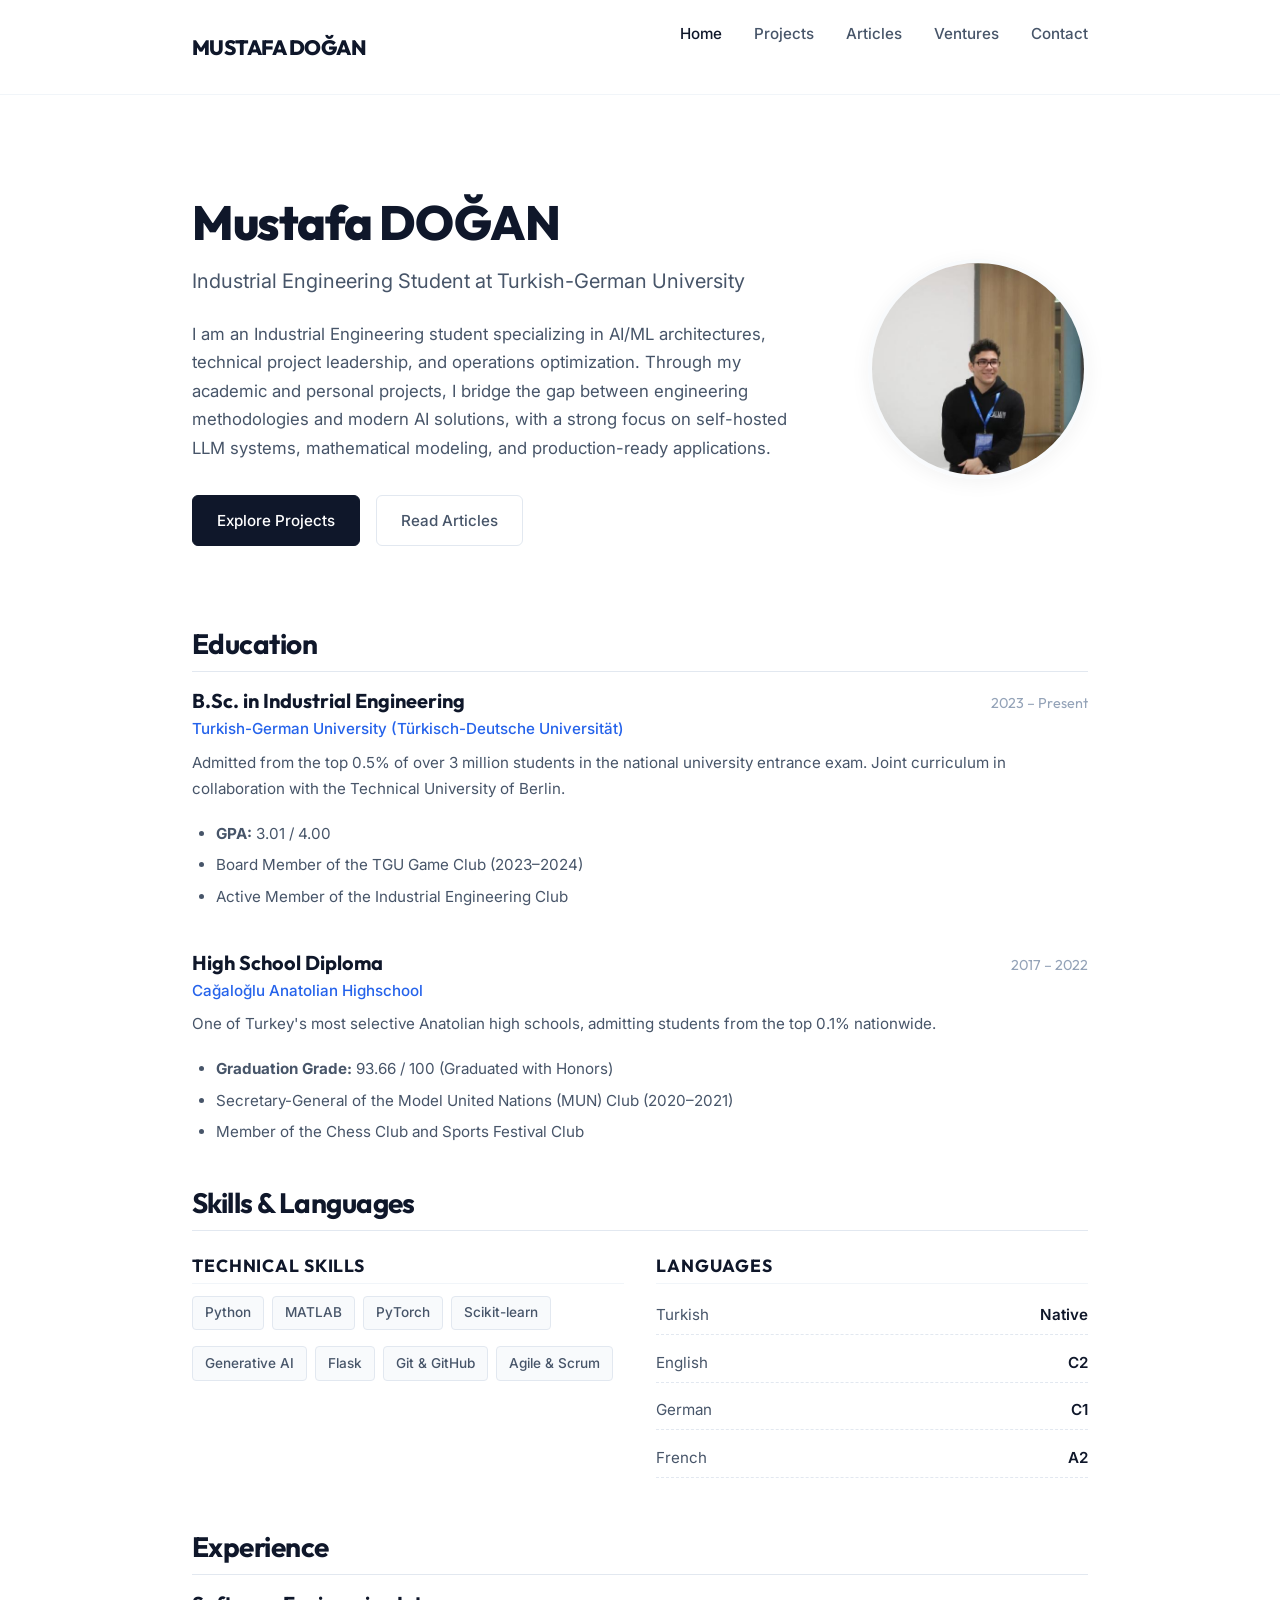
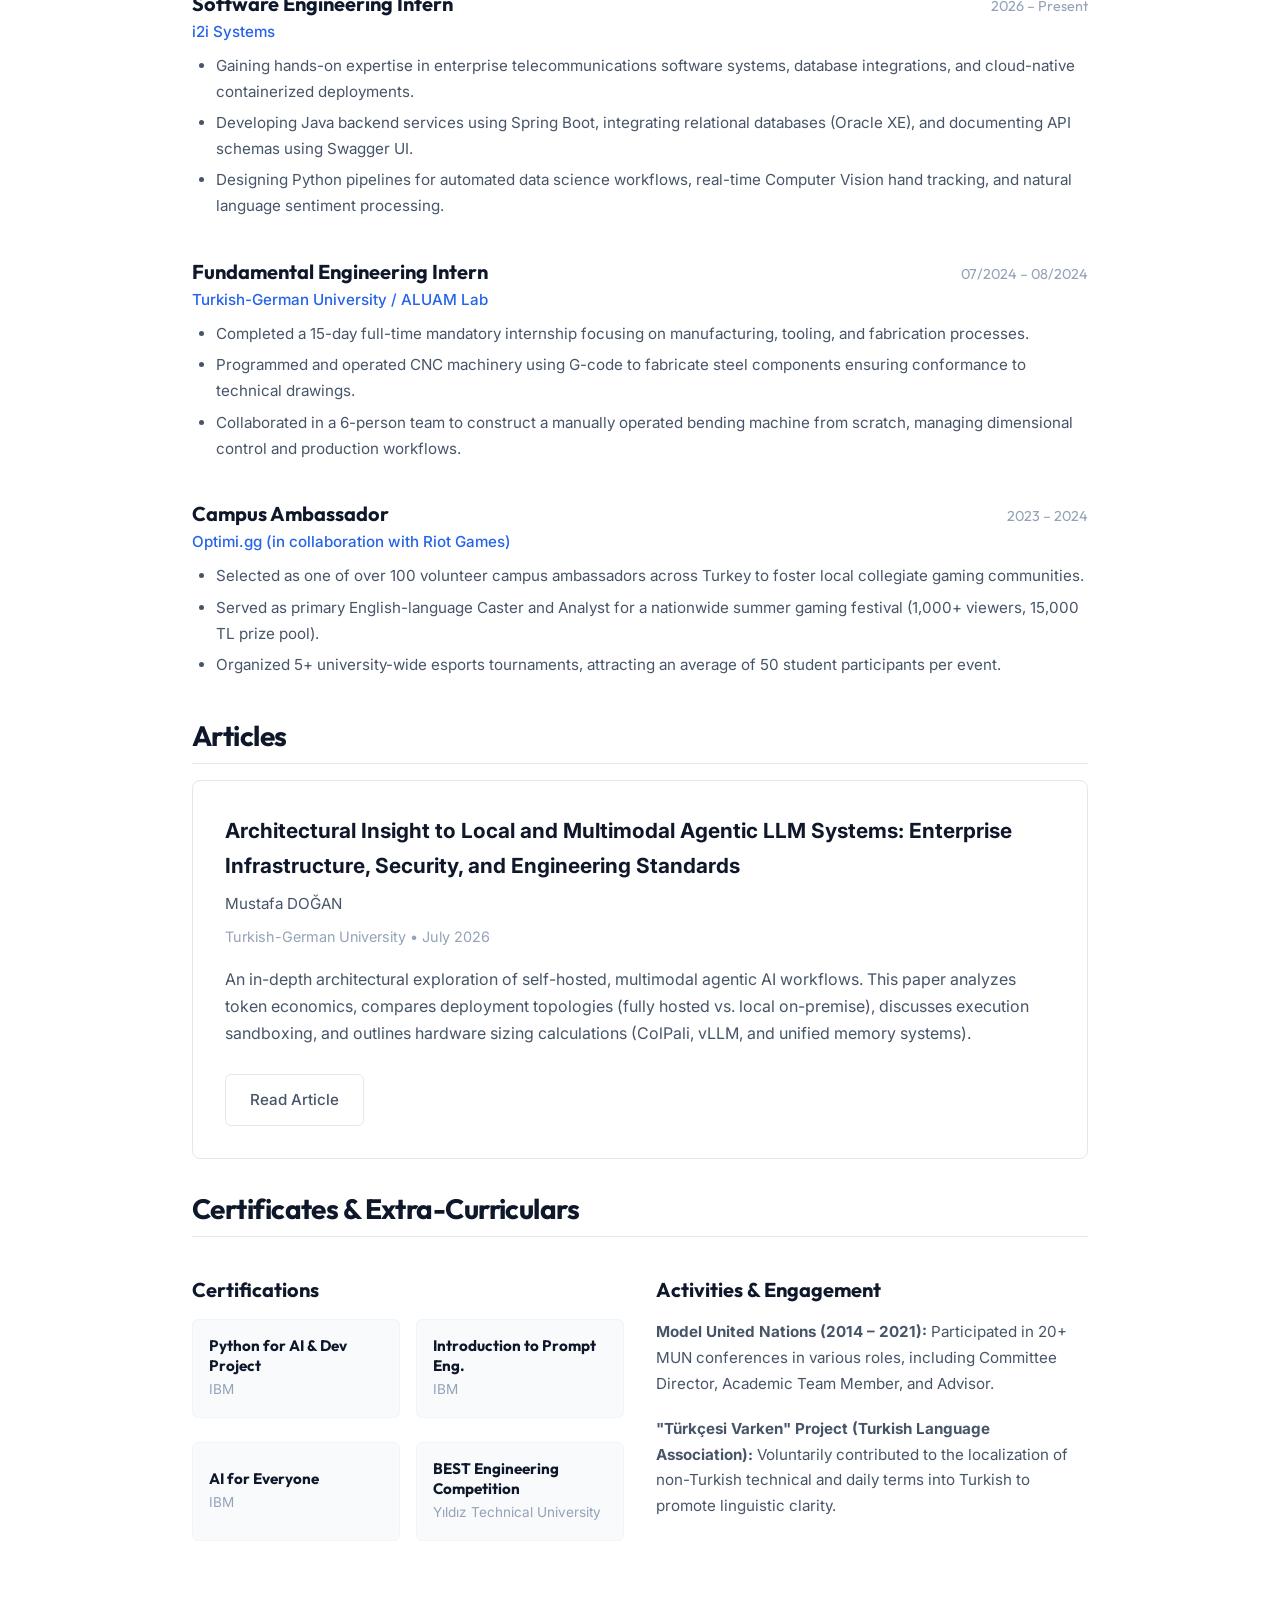
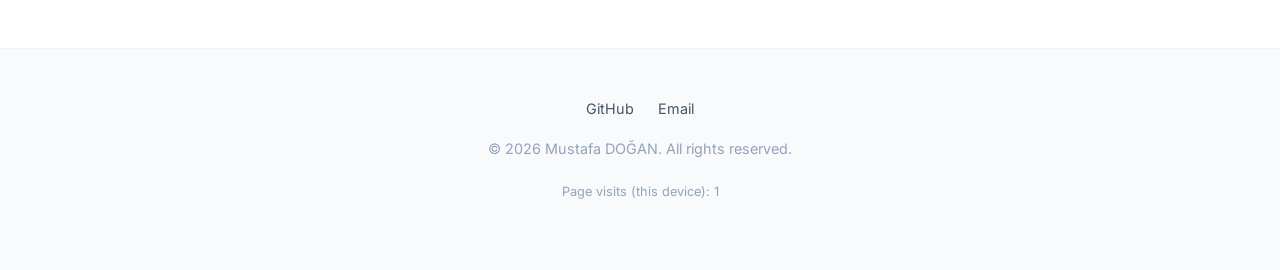
==== index.html @ 74e26adc "Initial commit of minimalist portfolio" ====
<!DOCTYPE html>
<html lang="en">
<head>
    <meta charset="UTF-8">
    <meta name="viewport" content="width=device-width, initial-scale=1.0">
    <title>Mustafa DOĞAN | Industrial Engineer & AI/ML Developer</title>
    <meta name="description" content="Portfolio of Mustafa DOĞAN, Industrial Engineering Student at Turkish-German University specializing in AI, Machine Learning, and Technical Leadership.">
    <link rel="stylesheet" href="css/style.css">
</head>
<body>

    <!-- Header Navigation -->
    <header>
        <div class="nav-container">
            <a href="index.html" class="logo">MUSTAFA DOĞAN</a>
            <button class="menu-btn" aria-label="Toggle Menu">&#9776;</button>
            <ul class="nav-links">
                <li><a href="index.html" class="active">Home</a></li>
                <li><a href="projects.html">Projects</a></li>
                <li><a href="articles.html">Articles</a></li>
                <li><a href="ventures.html">Ventures</a></li>
                <li><a href="contact.html">Contact</a></li>
            </ul>
        </div>
    </header>

    <!-- Main Content Container -->
    <main class="container">

        <!-- Hero Section -->
        <section class="hero" id="about">
            <div class="hero-text">
                <h1>Mustafa DOĞAN</h1>
                <p class="hero-subtitle">Industrial Engineering Student at Turkish-German University</p>
                <p class="hero-desc">
                    I am an Industrial Engineering student specializing in AI/ML architectures, technical project leadership, and operations optimization. Through my academic and personal projects, I bridge the gap between engineering methodologies and modern AI solutions, with a strong focus on self-hosted LLM systems, mathematical modeling, and production-ready applications.
                </p>
                <div class="btn-group">
                    <a href="projects.html" class="btn btn-primary">Explore Projects</a>
                    <a href="articles.html" class="btn btn-secondary">Read Articles</a>
                </div>
            </div>
            <div class="hero-img-container">
                <img src="assets/images/profile.jpg" alt="Mustafa DOĞAN Profile Photo">
            </div>
        </section>

        <!-- Education Section -->
        <section id="education">
            <h2>Education</h2>
            
            <div class="timeline-item">
                <div class="timeline-header">
                    <div class="timeline-title">
                        <h3>B.Sc. in Industrial Engineering</h3>
                        <div class="timeline-subtitle">Turkish-German University (Türkisch-Deutsche Universität)</div>
                    </div>
                    <span class="timeline-date">2023 – Present</span>
                </div>
                <div class="timeline-desc">
                    <p>Admitted from the top 0.5% of over 3 million students in the national university entrance exam. Joint curriculum in collaboration with the Technical University of Berlin.</p>
                    <ul>
                        <li><strong>GPA:</strong> 3.01 / 4.00</li>
                        <li>Board Member of the TGU Game Club (2023–2024)</li>
                        <li>Active Member of the Industrial Engineering Club</li>
                    </ul>
                </div>
            </div>

            <div class="timeline-item">
                <div class="timeline-header">
                    <div class="timeline-title">
                        <h3>High School Diploma</h3>
                        <div class="timeline-subtitle">Cağaloğlu Anatolian Highschool</div>
                    </div>
                    <span class="timeline-date">2017 – 2022</span>
                </div>
                <div class="timeline-desc">
                    <p>One of Turkey's most selective Anatolian high schools, admitting students from the top 0.1% nationwide.</p>
                    <ul>
                        <li><strong>Graduation Grade:</strong> 93.66 / 100 (Graduated with Honors)</li>
                        <li>Secretary-General of the Model United Nations (MUN) Club (2020–2021)</li>
                        <li>Member of the Chess Club and Sports Festival Club</li>
                    </ul>
                </div>
            </div>
        </section>

        <!-- Skills & Languages Section -->
        <section id="skills">
            <h2>Skills & Languages</h2>
            <div class="skills-container">
                
                <div class="skills-group">
                    <h3>Technical Skills</h3>
                    <ul class="skills-list">
                        <li>Python</li>
                        <li>MATLAB</li>
                        <li>PyTorch</li>
                        <li>Scikit-learn</li>
                        <li>Generative AI</li>
                        <li>Flask</li>
                        <li>Git & GitHub</li>
                        <li>Agile & Scrum</li>
                    </ul>
                </div>

                <div class="skills-group">
                    <h3>Languages</h3>
                    <ul class="lang-list">
                        <li class="lang-item">
                            <span>Turkish</span>
                            <span class="lang-proficiency">Native</span>
                        </li>
                        <li class="lang-item">
                            <span>English</span>
                            <span class="lang-proficiency">C2</span>
                        </li>
                        <li class="lang-item">
                            <span>German</span>
                            <span class="lang-proficiency">C1</span>
                        </li>
                        <li class="lang-item">
                            <span>French</span>
                            <span class="lang-proficiency">A2</span>
                        </li>
                    </ul>
                </div>

            </div>
        </section>

        <!-- Professional Experience Section -->
        <section id="experience">
            <h2>Experience</h2>

            <div class="timeline-item">
                <div class="timeline-header">
                    <div class="timeline-title">
                        <h3>Software Engineering Intern</h3>
                        <div class="timeline-subtitle">i2i Systems</div>
                    </div>
                    <span class="timeline-date">2026 – Present</span>
                </div>
                <div class="timeline-desc">
                    <ul>
                        <li>Gaining hands-on expertise in enterprise telecommunications software systems, database integrations, and cloud-native containerized deployments.</li>
                        <li>Developing Java backend services using Spring Boot, integrating relational databases (Oracle XE), and documenting API schemas using Swagger UI.</li>
                        <li>Designing Python pipelines for automated data science workflows, real-time Computer Vision hand tracking, and natural language sentiment processing.</li>
                    </ul>
                </div>
            </div>

            <div class="timeline-item">
                <div class="timeline-header">
                    <div class="timeline-title">
                        <h3>Fundamental Engineering Intern</h3>
                        <div class="timeline-subtitle">Turkish-German University / ALUAM Lab</div>
                    </div>
                    <span class="timeline-date">07/2024 – 08/2024</span>
                </div>
                <div class="timeline-desc">
                    <ul>
                        <li>Completed a 15-day full-time mandatory internship focusing on manufacturing, tooling, and fabrication processes.</li>
                        <li>Programmed and operated CNC machinery using G-code to fabricate steel components ensuring conformance to technical drawings.</li>
                        <li>Collaborated in a 6-person team to construct a manually operated bending machine from scratch, managing dimensional control and production workflows.</li>
                    </ul>
                </div>
            </div>

            <div class="timeline-item">
                <div class="timeline-header">
                    <div class="timeline-title">
                        <h3>Campus Ambassador</h3>
                        <div class="timeline-subtitle">Optimi.gg (in collaboration with Riot Games)</div>
                    </div>
                    <span class="timeline-date">2023 – 2024</span>
                </div>
                <div class="timeline-desc">
                    <ul>
                        <li>Selected as one of over 100 volunteer campus ambassadors across Turkey to foster local collegiate gaming communities.</li>
                        <li>Served as primary English-language Caster and Analyst for a nationwide summer gaming festival (1,000+ viewers, 15,000 TL prize pool).</li>
                        <li>Organized 5+ university-wide esports tournaments, attracting an average of 50 student participants per event.</li>
                    </ul>
                </div>
            </div>
        </section>

        <!-- Publications Section -->
        <section id="publications">
            <h2>Articles</h2>
            <div class="pub-item">
                <div class="pub-title">
                    <a href="articles/agentic-llm-systems.html">Architectural Insight to Local and Multimodal Agentic LLM Systems: Enterprise Infrastructure, Security, and Engineering Standards</a>
                </div>
                <div class="pub-authors">Mustafa DOĞAN</div>
                <div class="pub-meta">Turkish-German University • July 2026</div>
                <p>An in-depth architectural exploration of self-hosted, multimodal agentic AI workflows. This paper analyzes token economics, compares deployment topologies (fully hosted vs. local on-premise), discusses execution sandboxing, and outlines hardware sizing calculations (ColPali, vLLM, and unified memory systems).</p>
                <a href="articles/agentic-llm-systems.html" class="btn btn-secondary" style="margin-top: 0.5rem;">Read Article</a>
            </div>
        </section>

        <!-- Certificates & Additional Section -->
        <section id="certificates">
            <h2>Certificates & Extra-Curriculars</h2>
            
            <div class="grid-2">
                <div>
                    <h3 style="margin-bottom: 1rem;">Certifications</h3>
                    <ul class="cert-list">
                        <li class="cert-item">
                            <div class="cert-info">
                                <h4>Python for AI & Dev Project</h4>
                                <div class="cert-issuer">IBM</div>
                            </div>
                        </li>
                        <li class="cert-item">
                            <div class="cert-info">
                                <h4>Introduction to Prompt Eng.</h4>
                                <div class="cert-issuer">IBM</div>
                            </div>
                        </li>
                        <li class="cert-item">
                            <div class="cert-info">
                                <h4>AI for Everyone</h4>
                                <div class="cert-issuer">IBM</div>
                            </div>
                        </li>
                        <li class="cert-item">
                            <div class="cert-info">
                                <h4>BEST Engineering Competition</h4>
                                <div class="cert-issuer">Yıldız Technical University</div>
                            </div>
                        </li>
                    </ul>
                </div>

                <div>
                    <h3 style="margin-bottom: 1rem;">Activities & Engagement</h3>
                    <div style="font-size: 0.95rem;">
                        <p><strong>Model United Nations (2014 – 2021):</strong> Participated in 20+ MUN conferences in various roles, including Committee Director, Academic Team Member, and Advisor.</p>
                        <p><strong>"Türkçesi Varken" Project (Turkish Language Association):</strong> Voluntarily contributed to the localization of non-Turkish technical and daily terms into Turkish to promote linguistic clarity.</p>
                    </div>
                </div>
            </div>
        </section>

    </main>

    <!-- Footer -->
    <footer>
        <div class="footer-container">
            <div class="footer-links">
                <a href="https://github.com/Musteva" target="_blank" rel="noopener noreferrer">GitHub</a>
                <a href="mailto:mustafadoganfucucu@gmail.com">Email</a>
            </div>
            <p>&copy; 2026 Mustafa DOĞAN. All rights reserved.</p>
            <p id="visit-count" style="margin-top: 0.5rem; font-size: 0.8rem; color: var(--text-muted);">Page visits: Loading...</p>
        </div>
    </footer>

    <script src="js/main.js"></script>
</body>
</html>
---- css/style.css ----
/* Import Google Fonts */
@import url('https://fonts.googleapis.com/css2?family=Inter:wght@300;400;500;600;700&family=Outfit:wght@400;500;600;700;800&family=Fira+Code:wght@400;500&display=swap');

/* CSS Variables for Minimalist Light Theme */
:root {
    --bg-primary: #ffffff;
    --bg-secondary: #f8fafc;
    --bg-tertiary: #f1f5f9;
    --text-primary: #0f172a;
    --text-secondary: #475569;
    --text-muted: #94a3b8;
    --accent: #2563eb;
    --accent-hover: #1d4ed8;
    --border-color: #e2e8f0;
    --border-light: #f1f5f9;
    --max-width: 960px;
    --font-heading: 'Outfit', sans-serif;
    --font-body: 'Inter', sans-serif;
    --font-mono: 'Fira Code', monospace;
    --transition: all 0.25s cubic-bezier(0.4, 0, 0.2, 1);
}

/* Base Styles */
* {
    box-sizing: border-box;
    margin: 0;
    padding: 0;
}

html {
    scroll-behavior: smooth;
}

body {
    background-color: var(--bg-primary);
    color: var(--text-secondary);
    font-family: var(--font-body);
    line-height: 1.7;
    font-size: 16px;
    -webkit-font-smoothing: antialiased;
}

h1, h2, h3, h4, h5, h6 {
    color: var(--text-primary);
    font-family: var(--font-heading);
    font-weight: 700;
    line-height: 1.3;
    margin-bottom: 0.5em;
}

h1 {
    font-size: 2.5rem;
    letter-spacing: -0.03em;
}

h2 {
    font-size: 1.75rem;
    letter-spacing: -0.02em;
    border-bottom: 1px solid var(--border-color);
    padding-bottom: 0.3em;
    margin-top: 2rem;
    margin-bottom: 1rem;
}

h3 {
    font-size: 1.25rem;
    margin-top: 1.5rem;
}

a {
    color: var(--text-primary);
    text-decoration: none;
    transition: var(--transition);
}

a:hover {
    color: var(--accent);
}

p {
    margin-bottom: 1.2rem;
}

ul, ol {
    margin-bottom: 1.2rem;
    padding-left: 1.5rem;
}

li {
    margin-bottom: 0.5rem;
}

/* Header & Navigation */
header {
    position: sticky;
    top: 0;
    background-color: rgba(255, 255, 255, 0.9);
    backdrop-filter: blur(8px);
    border-bottom: 1px solid var(--border-light);
    z-index: 100;
    transition: var(--transition);
}

.nav-container {
    max-width: var(--max-width);
    margin: 0 auto;
    display: flex;
    justify-content: space-between;
    align-items: center;
    padding: 1.25rem 2rem;
}

.logo {
    font-family: var(--font-heading);
    font-weight: 800;
    font-size: 1.3rem;
    letter-spacing: -0.03em;
    color: var(--text-primary);
}

.nav-links {
    display: flex;
    gap: 2rem;
    list-style: none;
}

.nav-links a {
    font-weight: 500;
    font-size: 0.95rem;
    color: var(--text-secondary);
}

.nav-links a:hover,
.nav-links a.active {
    color: var(--text-primary);
}

/* Mobile Menu Button */
.menu-btn {
    display: none;
    background: none;
    border: none;
    font-size: 1.5rem;
    cursor: pointer;
    color: var(--text-primary);
}

/* Layout Container */
main.container {
    max-width: var(--max-width);
    margin: 0 auto;
    padding: 3rem 2rem 5rem 2rem;
}

/* Hero Section */
.hero {
    display: flex;
    align-items: center;
    gap: 3rem;
    padding: 3rem 0;
    margin-bottom: 2rem;
}

.hero-text {
    flex: 1;
}

.hero-text h1 {
    font-size: 3rem;
    margin-bottom: 0.25em;
    font-weight: 800;
}

.hero-subtitle {
    font-size: 1.25rem;
    color: var(--text-secondary);
    font-weight: 400;
    margin-bottom: 1.5rem;
    line-height: 1.5;
}

.hero-desc {
    font-size: 1.05rem;
    margin-bottom: 2rem;
}

.hero-img-container {
    width: 220px;
    height: 220px;
    border-radius: 50%;
    overflow: hidden;
    border: 4px solid var(--bg-secondary);
    box-shadow: 0 4px 20px rgba(0, 0, 0, 0.05);
    flex-shrink: 0;
}

.hero-img-container img {
    width: 100%;
    height: 100%;
    object-fit: cover;
    object-position: center;
}

/* CTA Buttons */
.btn-group {
    display: flex;
    gap: 1rem;
    margin-top: 1.5rem;
}

.btn {
    display: inline-block;
    padding: 0.75rem 1.5rem;
    border-radius: 6px;
    font-weight: 500;
    font-size: 0.95rem;
    transition: var(--transition);
}

.btn-primary {
    background-color: var(--text-primary);
    color: var(--bg-primary);
    border: 1px solid var(--text-primary);
}

.btn-primary:hover {
    background-color: var(--accent);
    border-color: var(--accent);
    color: var(--bg-primary);
}

.btn-secondary {
    background-color: transparent;
    color: var(--text-secondary);
    border: 1px solid var(--border-color);
}

.btn-secondary:hover {
    background-color: var(--bg-secondary);
    color: var(--text-primary);
    border-color: var(--text-primary);
}

/* Information Lists (Education, Experience) */
.timeline-item {
    margin-bottom: 2.5rem;
    position: relative;
    padding-left: 0rem;
}

.timeline-header {
    display: flex;
    justify-content: space-between;
    align-items: baseline;
    margin-bottom: 0.5rem;
}

.timeline-title h3 {
    margin-top: 0;
    margin-bottom: 0.1em;
}

.timeline-subtitle {
    font-weight: 500;
    color: var(--accent);
    font-size: 0.95rem;
}

.timeline-date {
    font-size: 0.9rem;
    color: var(--text-muted);
    font-family: var(--font-heading);
    white-space: nowrap;
}

.timeline-desc {
    margin-top: 0.5rem;
    font-size: 0.95rem;
}

.timeline-desc li {
    margin-bottom: 0.35rem;
}

/* Grid Layouts */
.grid-2 {
    display: grid;
    grid-template-columns: repeat(2, 1fr);
    gap: 2rem;
}

/* Cards (Projects, Certificates) */
.card {
    background-color: var(--bg-primary);
    border: 1px solid var(--border-color);
    border-radius: 8px;
    padding: 1.5rem;
    transition: var(--transition);
    display: flex;
    flex-direction: column;
    height: 100%;
}

.card:hover {
    border-color: var(--text-primary);
    transform: translateY(-2px);
    box-shadow: 0 10px 30px rgba(0, 0, 0, 0.03);
}

.card-title {
    font-size: 1.15rem;
    margin-bottom: 0.5rem;
    font-weight: 600;
    display: flex;
    justify-content: space-between;
    align-items: center;
}

.card-tag {
    font-size: 0.75rem;
    font-weight: 600;
    text-transform: uppercase;
    letter-spacing: 0.05em;
    padding: 0.2rem 0.5rem;
    border-radius: 4px;
    background-color: var(--bg-tertiary);
    color: var(--text-secondary);
}

.card-tag.private {
    background-color: #fef3c7;
    color: #b45309;
}

.card-desc {
    font-size: 0.9rem;
    color: var(--text-secondary);
    margin-bottom: 1.5rem;
    flex-grow: 1;
}

.card-footer {
    display: flex;
    justify-content: space-between;
    align-items: center;
    margin-top: auto;
    font-size: 0.85rem;
}

.card-tech {
    color: var(--text-muted);
    font-family: var(--font-mono);
}

/* Skills Grid */
.skills-container {
    display: grid;
    grid-template-columns: repeat(2, 1fr);
    gap: 2rem;
    margin-top: 1.5rem;
}

.skills-group h3 {
    margin-top: 0;
    margin-bottom: 0.75rem;
    font-size: 1.1rem;
    text-transform: uppercase;
    letter-spacing: 0.05em;
    color: var(--text-primary);
    border-bottom: 1px solid var(--border-light);
    padding-bottom: 0.3rem;
}

.skills-list {
    display: flex;
    flex-wrap: wrap;
    gap: 0.5rem;
    list-style: none;
    padding-left: 0;
}

.skills-list li {
    background-color: var(--bg-secondary);
    border: 1px solid var(--border-color);
    padding: 0.3rem 0.75rem;
    border-radius: 4px;
    font-size: 0.85rem;
    color: var(--text-secondary);
    font-weight: 500;
}

.lang-list {
    list-style: none;
    padding-left: 0;
}

.lang-item {
    display: flex;
    justify-content: space-between;
    padding: 0.4rem 0;
    border-bottom: 1px dashed var(--border-color);
    font-size: 0.95rem;
}

.lang-proficiency {
    font-weight: 600;
    color: var(--text-primary);
}

/* Certificates List */
.cert-list {
    display: grid;
    grid-template-columns: repeat(2, 1fr);
    gap: 1rem;
    list-style: none;
    padding-left: 0;
}

.cert-item {
    padding: 1rem;
    border: 1px solid var(--border-light);
    border-radius: 6px;
    background-color: var(--bg-secondary);
    display: flex;
    justify-content: space-between;
    align-items: center;
}

.cert-info h4 {
    margin-bottom: 0.15em;
    font-size: 0.95rem;
}

.cert-issuer {
    font-size: 0.85rem;
    color: var(--text-muted);
}

/* Publications */
.pub-item {
    border: 1px solid var(--border-color);
    border-radius: 8px;
    padding: 2rem;
    margin-bottom: 1.5rem;
    transition: var(--transition);
}

.pub-item:hover {
    border-color: var(--text-primary);
}

.pub-title {
    font-size: 1.3rem;
    font-weight: 700;
    margin-bottom: 0.5rem;
}

.pub-authors {
    font-size: 0.95rem;
    color: var(--text-secondary);
    margin-bottom: 0.5rem;
}

.pub-meta {
    font-size: 0.9rem;
    color: var(--text-muted);
    margin-bottom: 1rem;
}

/* Footer */
footer {
    border-top: 1px solid var(--border-light);
    background-color: var(--bg-secondary);
    padding: 3rem 0;
    text-align: center;
    font-size: 0.9rem;
    color: var(--text-muted);
}

.footer-container {
    max-width: var(--max-width);
    margin: 0 auto;
    padding: 0 2rem;
}

.footer-links {
    display: flex;
    justify-content: center;
    gap: 1.5rem;
    margin-bottom: 1rem;
}

.footer-links a {
    color: var(--text-secondary);
}

.footer-links a:hover {
    color: var(--accent);
}

/* --- Article specific styles (Academic/Editorial Layout) --- */
.article-header {
    text-align: center;
    padding: 3rem 0 2rem 0;
    border-bottom: 1px solid var(--border-color);
    margin-bottom: 3rem;
}

.article-title {
    font-size: 2.2rem;
    line-height: 1.25;
    margin-bottom: 1rem;
    max-width: 800px;
    margin-left: auto;
    margin-right: auto;
}

.article-meta {
    font-size: 1rem;
    color: var(--text-secondary);
    display: flex;
    flex-direction: column;
    gap: 0.25rem;
}

.article-author {
    font-weight: 600;
    color: var(--text-primary);
}

.article-content {
    font-size: 1.05rem;
    line-height: 1.8;
    max-width: 760px;
    margin: 0 auto;
}

.article-content p {
    margin-bottom: 1.6rem;
    text-align: justify;
}

/* Inline footnotes & citations */
sup a {
    font-weight: 600;
    color: var(--accent);
}

/* Article Math, Code, Diagrams */
.math-display {
    overflow-x: auto;
    padding: 1rem;
    background-color: var(--bg-secondary);
    border-radius: 6px;
    border: 1px solid var(--border-light);
    margin: 2rem 0;
    text-align: center;
}

.article-image-box {
    margin: 2.5rem 0;
    text-align: center;
}

.article-image-box img {
    max-width: 100%;
    height: auto;
    border-radius: 6px;
    border: 1px solid var(--border-color);
    box-shadow: 0 4px 20px rgba(0, 0, 0, 0.02);
}

.article-image-caption {
    font-size: 0.85rem;
    color: var(--text-muted);
    margin-top: 0.75rem;
    font-style: italic;
}

/* Article Tables */
.table-wrapper {
    overflow-x: auto;
    margin: 2rem 0;
    border: 1px solid var(--border-color);
    border-radius: 6px;
}

table.article-table {
    width: 100%;
    border-collapse: collapse;
    font-size: 0.9rem;
    text-align: left;
}

table.article-table th {
    background-color: var(--bg-secondary);
    color: var(--text-primary);
    font-weight: 600;
    padding: 0.75rem 1rem;
    border-bottom: 2px solid var(--border-color);
}

table.article-table td {
    padding: 0.75rem 1rem;
    border-bottom: 1px solid var(--border-light);
    vertical-align: top;
}

table.article-table tr:hover {
    background-color: var(--bg-secondary);
}

/* References Section */
.references-section {
    margin-top: 4rem;
    border-top: 2px solid var(--text-primary);
    padding-top: 2rem;
}

.references-list {
    list-style: none;
    padding-left: 0;
}

.references-list li {
    font-size: 0.88rem;
    margin-bottom: 1rem;
    padding-left: 2rem;
    text-indent: -2rem;
    line-height: 1.5;
    word-break: break-all;
}

.ref-num {
    font-weight: 600;
    color: var(--text-primary);
    margin-right: 0.5rem;
}

/* Back Link */
.back-link {
    display: inline-flex;
    align-items: center;
    gap: 0.5rem;
    font-weight: 500;
    font-size: 0.95rem;
    margin-bottom: 2rem;
}

/* Responsive Breakpoints */
@media (max-width: 768px) {
    h1 {
        font-size: 2rem;
    }

    h2 {
        font-size: 1.5rem;
    }

    .hero {
        flex-direction: column-reverse;
        text-align: center;
        gap: 1.5rem;
        padding: 1rem 0;
    }

    .hero-img-container {
        width: 160px;
        height: 160px;
    }

    .btn-group {
        justify-content: center;
    }

    .grid-2,
    .skills-container,
    .cert-list {
        grid-template-columns: 1fr;
        gap: 1rem;
    }

    .timeline-header {
        flex-direction: column;
        align-items: flex-start;
        gap: 0.2rem;
    }

    .timeline-date {
        font-size: 0.85rem;
    }

    .nav-links {
        display: none; /* Mobile toggler will display it */
        flex-direction: column;
        position: absolute;
        top: 100%;
        left: 0;
        width: 100%;
        background-color: var(--bg-primary);
        border-bottom: 1px solid var(--border-color);
        padding: 1.5rem 2rem;
        gap: 1rem;
        box-shadow: 0 10px 15px -3px rgba(0, 0, 0, 0.05);
    }

    .nav-links.active {
        display: flex;
    }

    .menu-btn {
        display: block;
    }
}
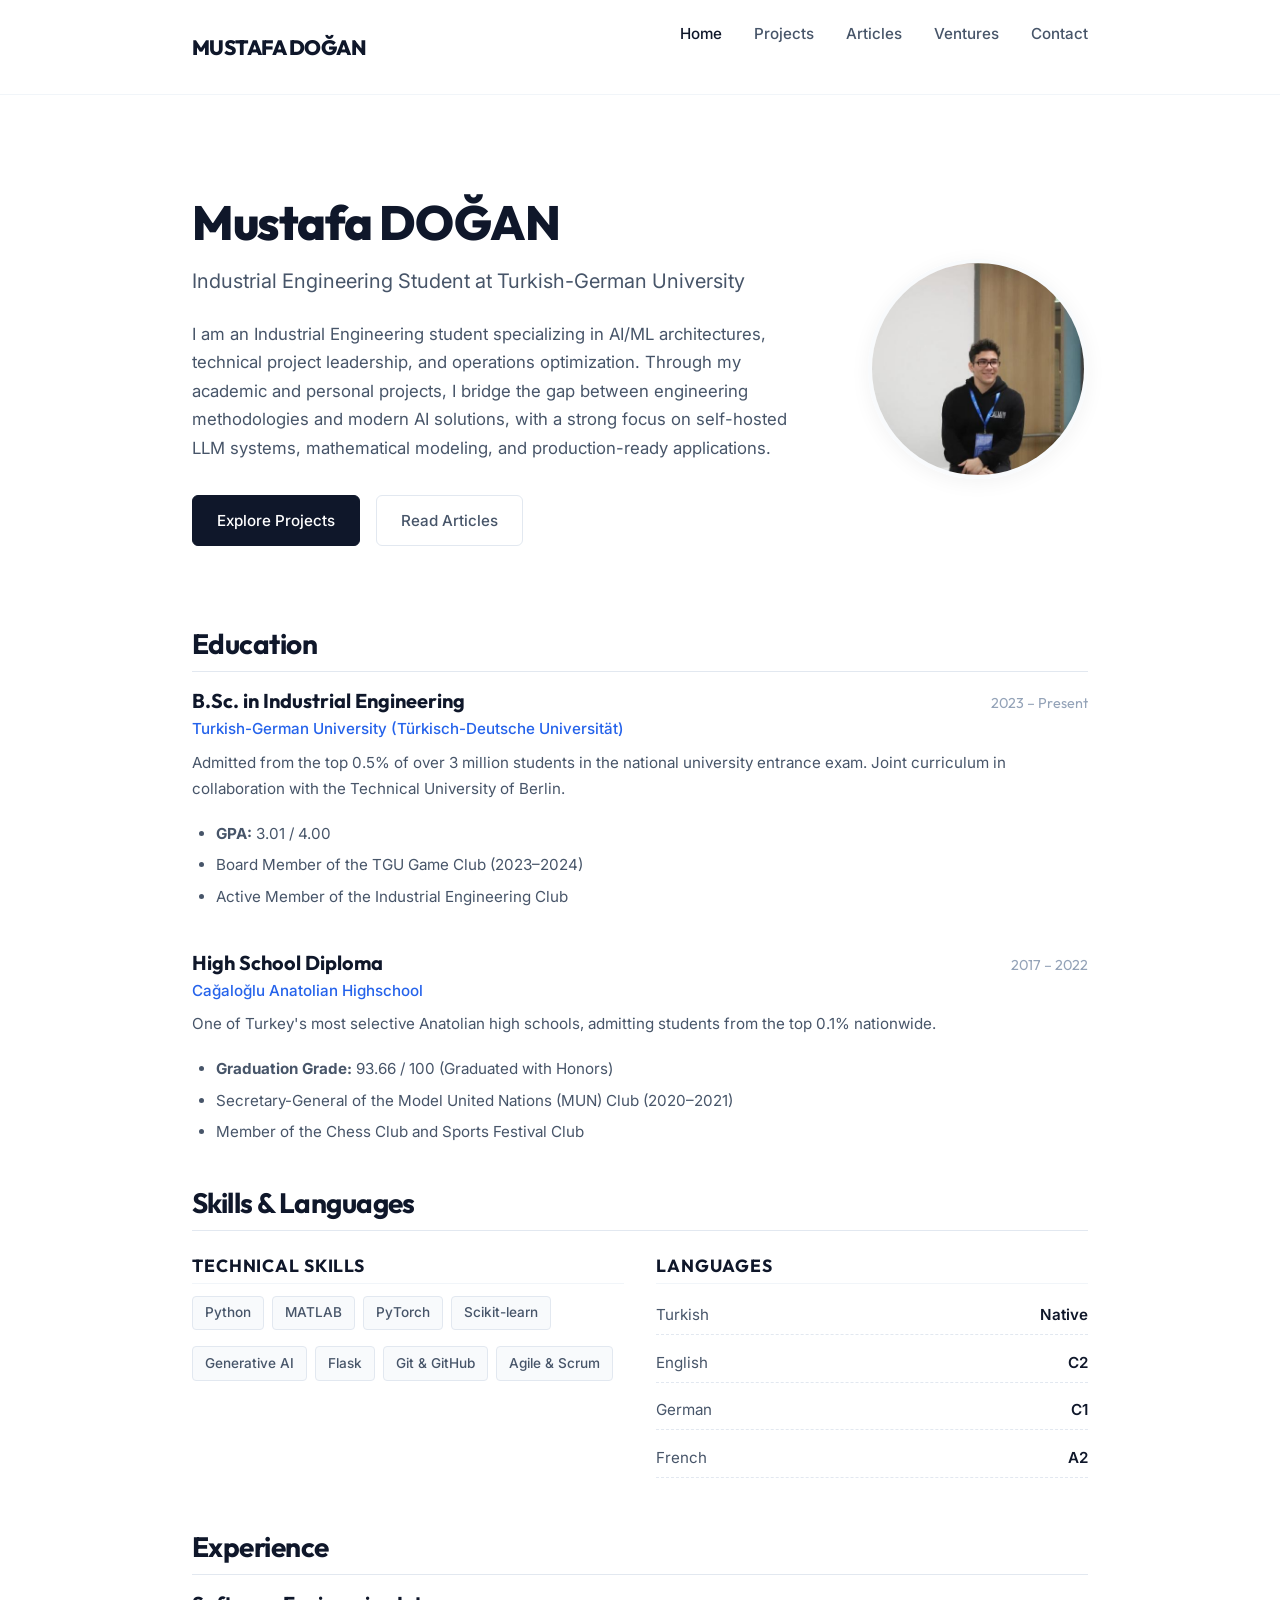
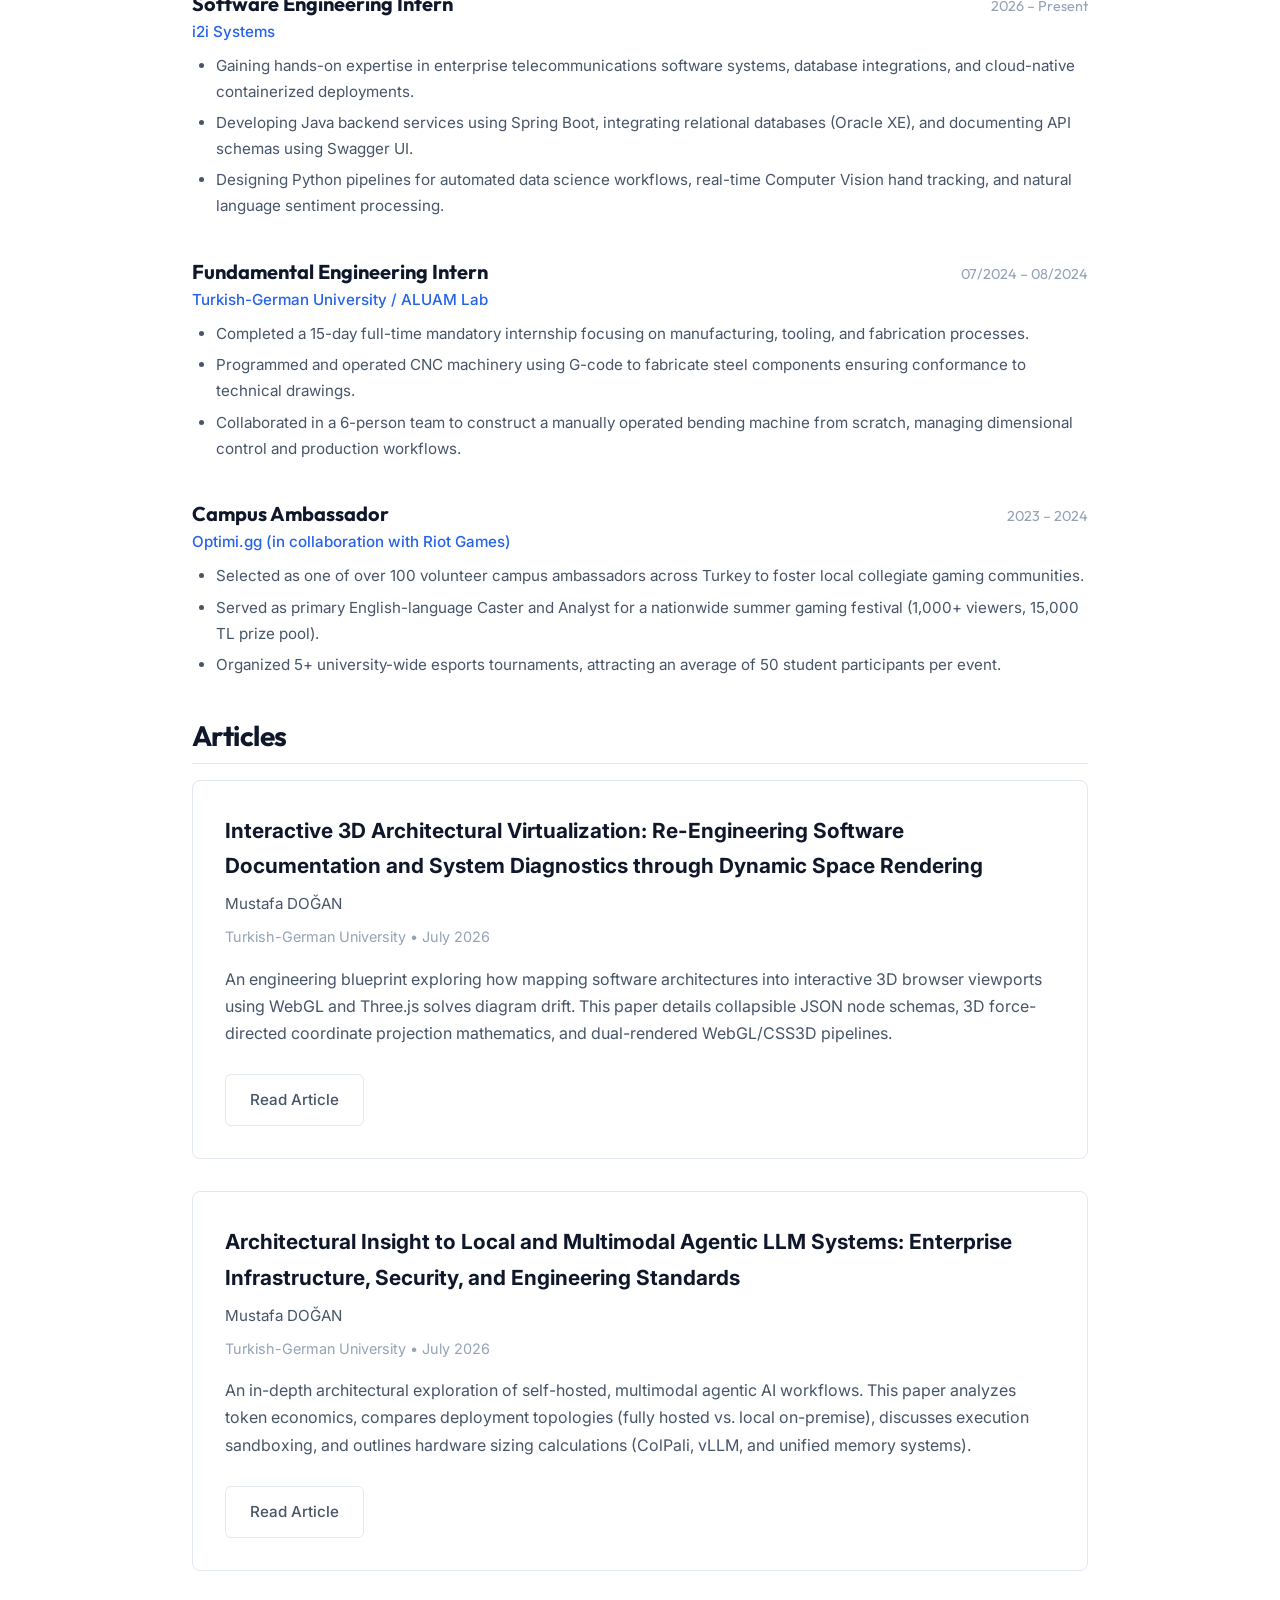
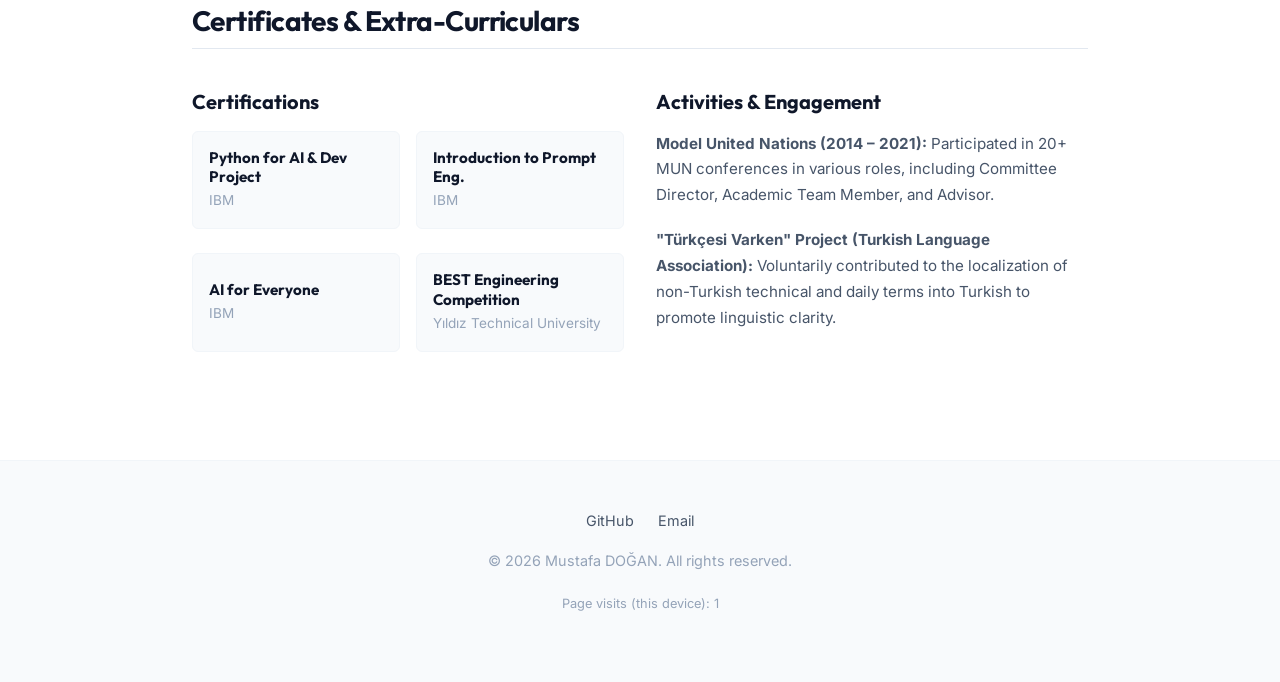
==== commit 2c2e2ea5: "Add Interactive 3D Architectural Virtualization article with LaTeX equations and diagrams" ====
--- a/index.html
+++ b/index.html
@@ -189,7 +189,17 @@
         <!-- Publications Section -->
         <section id="publications">
             <h2>Articles</h2>
-            <div class="pub-item">
+            <div class="pub-item" style="margin-bottom: 2rem;">
+                <div class="pub-title">
+                    <a href="articles/interactive-3d-virtualization.html">Interactive 3D Architectural Virtualization: Re-Engineering Software Documentation and System Diagnostics through Dynamic Space Rendering</a>
+                </div>
+                <div class="pub-authors">Mustafa DOĞAN</div>
+                <div class="pub-meta">Turkish-German University • July 2026</div>
+                <p>An engineering blueprint exploring how mapping software architectures into interactive 3D browser viewports using WebGL and Three.js solves diagram drift. This paper details collapsible JSON node schemas, 3D force-directed coordinate projection mathematics, and dual-rendered WebGL/CSS3D pipelines.</p>
+                <a href="articles/interactive-3d-virtualization.html" class="btn btn-secondary" style="margin-top: 0.5rem;">Read Article</a>
+            </div>
+            
+            <div class="pub-item" style="border-top: 1px solid var(--border-color); padding-top: 2rem;">
                 <div class="pub-title">
                     <a href="articles/agentic-llm-systems.html">Architectural Insight to Local and Multimodal Agentic LLM Systems: Enterprise Infrastructure, Security, and Engineering Standards</a>
                 </div>
